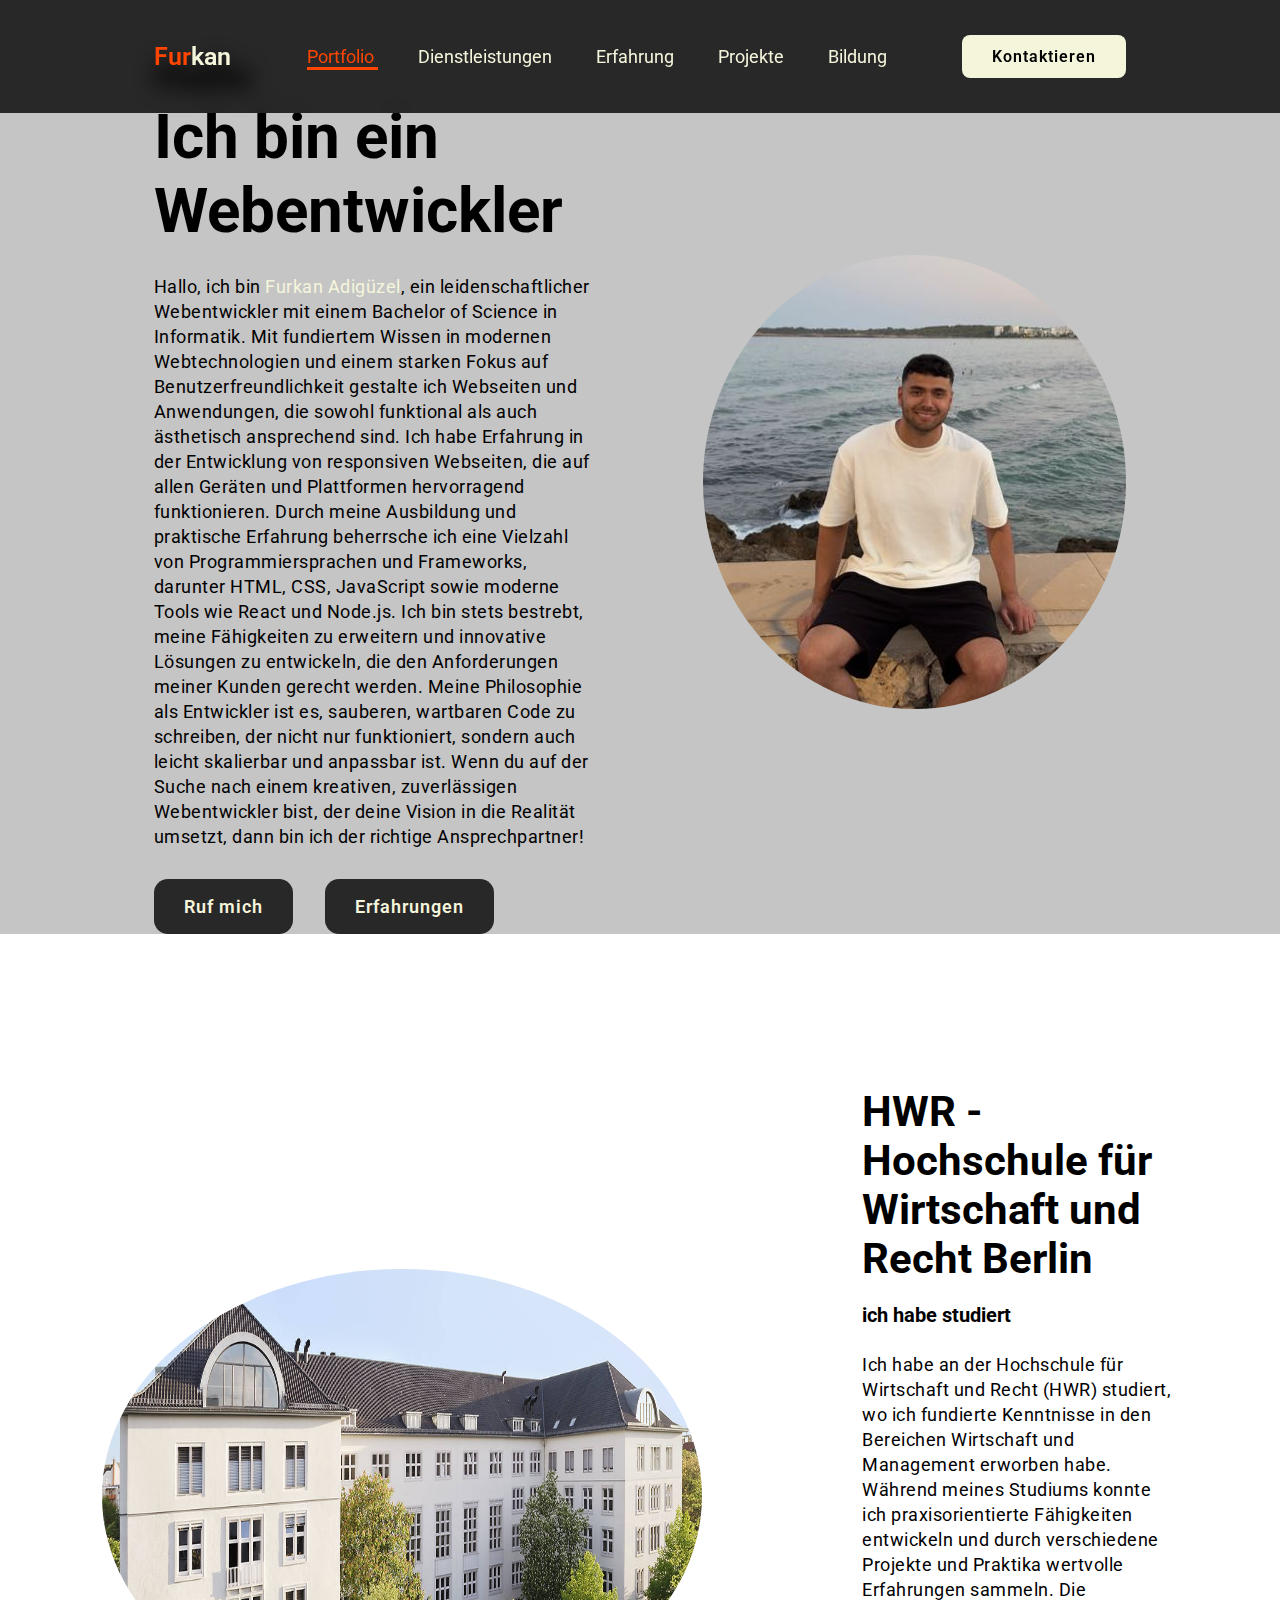
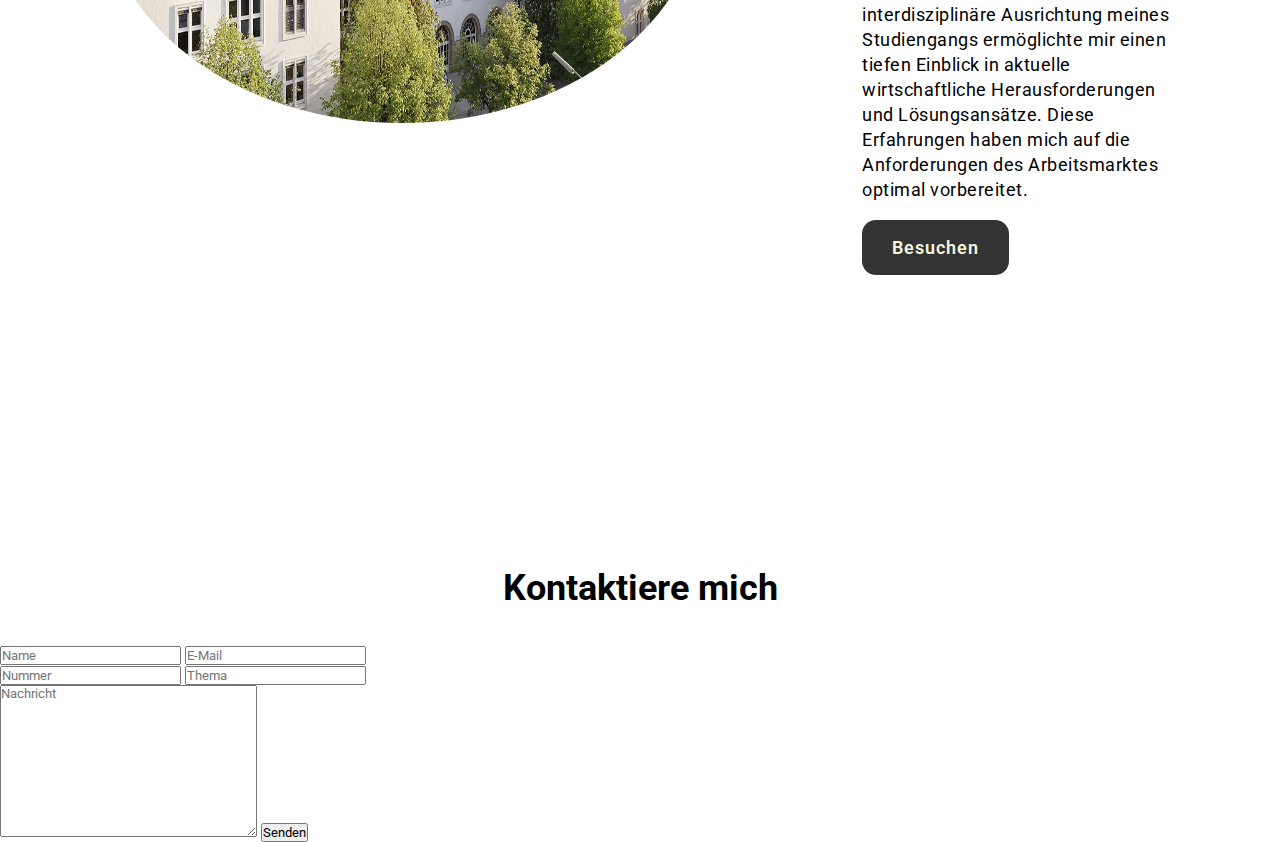
==== index.html @ 4177ef4e "Update" ====
<html>
<head>
    <meta charset="UTF-8">
    <meta name="viewport" content="width=device-width, initial-scale=1.0">
    <title>Vorstellung</title>
    <link rel="stylesheet" href="Design/style.css">
    <link rel="stylesheet" href="Design/stlye2.css">
    <link rel="stylesheet" href="Design/style3.css">
    <link href='https://unpkg.com/boxicons@2.1.4/css/boxicons.min.css' rel='stylesheet'>  
    <link href="https://fonts.googleapis.com/css2?family=Roboto:ital,wght@0,100;0,300;0,400;0,500;0,700;0,900;1,100;1,300;1,400;1,500;1,700;1,900&display=swap" rel="stylesheet"> 
</head>



<body>
    <header class="header">
        <a href="#" class="logo"> <span class="rest">Fur</span>kan</a>

        <nav class="navbar"> 
            <a href="#" class="active"> Portfolio </a>
            <a href="#"> Dienstleistungen </a>
            <a href="#"> Erfahrung </a>
            <a href="#"> Projekte </a>
            <a href="#"> Bildung </a>
        </nav>
        <a href="#" class="Kontakt"> Kontaktieren</a>
    </header>

    <section class="home">
        <div class="home-content">
            <h3 class="texth3"> Hallo</h3>
            <h1 class="texth1"> Ich bin ein Webentwickler</h1>

            <p class="textp"> Hallo, ich bin <span class="Name">Furkan Adigüzel</span>, ein leidenschaftlicher Webentwickler mit einem Bachelor of Science in Informatik. Mit fundiertem Wissen in modernen Webtechnologien und einem starken Fokus auf Benutzerfreundlichkeit gestalte ich Webseiten und Anwendungen, die sowohl funktional als auch ästhetisch ansprechend sind. Ich habe Erfahrung in der Entwicklung von responsiven Webseiten, die auf allen Geräten und Plattformen hervorragend funktionieren. Durch meine Ausbildung und praktische Erfahrung beherrsche ich eine Vielzahl von Programmiersprachen und Frameworks, darunter HTML, CSS, JavaScript sowie moderne Tools wie React und Node.js. Ich bin stets bestrebt, meine Fähigkeiten zu erweitern und innovative Lösungen zu entwickeln, die den Anforderungen meiner Kunden gerecht werden. Meine Philosophie als Entwickler ist es, sauberen, wartbaren Code zu schreiben, der nicht nur funktioniert, sondern auch leicht skalierbar und anpassbar ist. Wenn du auf der Suche nach einem kreativen, zuverlässigen Webentwickler bist, der deine Vision in die Realität umsetzt, dann bin ich der richtige Ansprechpartner!</p>

            <div class="btn-box">
                <button class="btn-1"> Ruf mich</button>
                <button class="btn-2"> Erfahrungen</button>   
            </div>
        </div>
        <div class="img-box">
            <img class="bildd" src="Bilder/Bild.png" alt="">

        </div>
    </section>



    <section class="About">
        <div class="About-img">
            <img src="Bilder/HWR.png" alt="">
        </div>

        <div class="about-content">
            <h2 class="heading"> HWR - Hochschule für Wirtschaft und Recht Berlin </h2> 
            <h3 class=h3about> ich habe studiert </h3>
            <p class="pabout"> Ich habe an der Hochschule für Wirtschaft und Recht (HWR) studiert, wo ich fundierte Kenntnisse in den Bereichen Wirtschaft und Management erworben habe. Während meines Studiums konnte ich praxisorientierte Fähigkeiten entwickeln und durch verschiedene Projekte und Praktika wertvolle Erfahrungen sammeln. Die interdisziplinäre Ausrichtung meines Studiengangs ermöglichte mir einen tiefen Einblick in aktuelle wirtschaftliche Herausforderungen und Lösungsansätze. Diese Erfahrungen haben mich auf die Anforderungen des Arbeitsmarktes optimal vorbereitet.        
            <button class="btn-3">Besuchen  </button>
        </div>
    </section>


    <section class="Kontakt-abteil">
        <h2 class="Kontakth2"> Kontaktiere <span> mich</span></h2>

        <form action="#">

            <div class="input-box">
                <input type="text" placeholder="Name">
                <input type="email" placeholder="E-Mail">
            </div>

            <div class="input-box">
                <input type="number" placeholder="Nummer">
                <input type="text" placeholder="Thema">
            </div>

            <textarea cols="30" rows="10" placeholder="Nachricht"></textarea>
            <input type="submit" value="Senden" class="btn-4">

        

        </form>


    </section>
    


</body>


</html>
---- Design/style.css ----
*{
    margin: 0;
    padding: 0;
    box-sizing: border-box;
    font-family: "Roboto", sans-serif;   
    text-decoration: none;
    list-style: none;
}

:root{
    --text-color: #f5f5dc;
    --orange-color: orangered;
    --background-color: rgba(0, 0, 0, 0.8);
}

.header{
    position: fixed;
    top: 0;
    left: 0;
    width: 100%;
    padding: 35px 12%;
    background: rgba(0, 0, 0, 0.8);
    backdrop-filter: blur(10px);
    display: flex;
    justify-content: space-between;
    align-items: center;
    z-index: 100;
}

.logo{
    font-size: 25px;
    color: var(--text-color);
    font-weight: 600;
    transition: 0.3 ease;
}

.logo:hover{
    color: var(--orange-color);
    text-shadow:  0 0 25px var(--orange-color);
    transform: scale(1.1);
}

.rest{
    color: var(--orange-color);
}

.navbar a{
    font-size: 18px;
    color: var(--text-color);
    font-weight: 500px;
    margin: 0 20px;
    border-bottom: 3px solid transparent;
    transition: 0.3s ease;
}

.navbar a:hover, .navbar a.active{
    color: var(--orange-color);
    border-bottom: 3px solid var(--orange-color);
}

.Kontakt{
    padding: 10px 28px;
    background-color: var(--text-color);
    color: black;
    border: 2px solid transparent;
    border-radius: 8px;
    font-size: 16px;
    letter-spacing: 1px;
    font-weight: 600;
    transition: 0.3s ease;
}

.Kontakt:hover{
    background-color: var(--orange-color);
    box-shadow: 0 0 25px var(--orange-color);
    color: var(--text-color);

}

.home{
    width: 100%;
    min-height: 100vh;
    background-color: #c5c5c5;
    display: flex;
    align-items: center;
    gap: 7em;
    padding: 30px 12% 0;
}

.home-content{
    max-width: 900px;
 
}

.texth3{
    font-size: 42px;
    margin-top: 0.5em;

}

.texth1{
    font-size: 62px;
    line-height: 1.2;

}

.textp{
    font-size: 18px;
    margin: 25px 0 30px;
    letter-spacing: 0.5px;
    line-height: 25px;

}

.btn-box{
    width: 345px;
    display: flex;
    gap: 2em;
    
}

.btn-1{

    padding: 15px 28px;
    background-color: var(--background-color);
    color: var(--text-color);
    border: 2px solid transparent;
    font-size: 18px;
    letter-spacing: 1px;
    font-weight: 600;
    transition: 0.3s ease;
    cursor: pointer;
    border-radius: 14px;
    
}

.btn-1:hover {
    background-color: var(--text-color);
    color: black;
    border: 2px solid black;
}



.btn-2{

    padding: 15px 28px;
    background-color: var(--background-color);
    color: var(--text-color);
    border: 2px solid transparent;
    font-size: 18px;
    letter-spacing: 1px;
    font-weight: 600;
    transition: 0.3s ease;
    cursor: pointer;
    border-radius: 14px;
 
}


.btn-2:hover{
    background-color: var(--text-color);
    color: black;
    border: 2px solid black;
}

.bildd {
    border-radius: 50%;
}

.Name{
    color: var(--text-color);
}

::-webkit-scrollbar{
width: 15px;
}

::-webkit-scrollbar-thumb{
    background-color: var(--text-color);
}

::-webkit-scrollbar-track{
    background-color: var(--background-color);
    width: 50px;
}
---- Design/stlye2.css ----
*{
    margin: 0;
    padding: 0;
    box-sizing: border-box;
    font-family: "Roboto", sans-serif;   
    text-decoration: none;
    list-style: none;
}

:root{
    --text-color: #f5f5dc;
    --orange-color: orangered;
    --background-color: rgba(0, 0, 0, 0.8);
}

.About{
    display: flex;
    justify-content: center;
    align-items: center;
    padding: 12%  8%;
    gap: 10em;
    background: white;
}
.about-img img{
    position: relative;
    width: 600px;
    height: 454px;
    border-radius: 50%;
}

.heading{
    font-size: 42px;    
}

.h3about{
    font-size: 20;
    margin-top: 1em;
    margin-bottom: 1em;
}

.pabout{
    font-size: 18px;
    margin: 25px 0 30px;
    letter-spacing: 0.5px;
    line-height: 25px;
}

.btn-3{
    
    padding: 15px 28px;
    background-color: var(--background-color);
    color: var(--text-color);
    border: 2px solid transparent;
    font-size: 18px;
    letter-spacing: 1px;
    font-weight: 600;
    transition: 0.3s ease;
    cursor: pointer;
    border-radius: 14px;
    margin-top: 1em;
    
   
}

.btn-3:hover{

    background-color: var(--text-color);
    color: black;
    border: 2px solid black;
}
---- Design/style3.css ----
*{
    margin: 0;
    padding: 0;
    box-sizing: border-box;
    font-family: "Roboto", sans-serif;   
    text-decoration: none;
    list-style: none;
}

:root{
    --text-color: #f5f5dc;
    --orange-color: orangered;
    --background-color: rgba(0, 0, 0, 0.8);
}



.kontakth2{
    text-align: center;
    margin-top: 3em;
    margin-bottom: 1em;
    font-size: 36px;


}
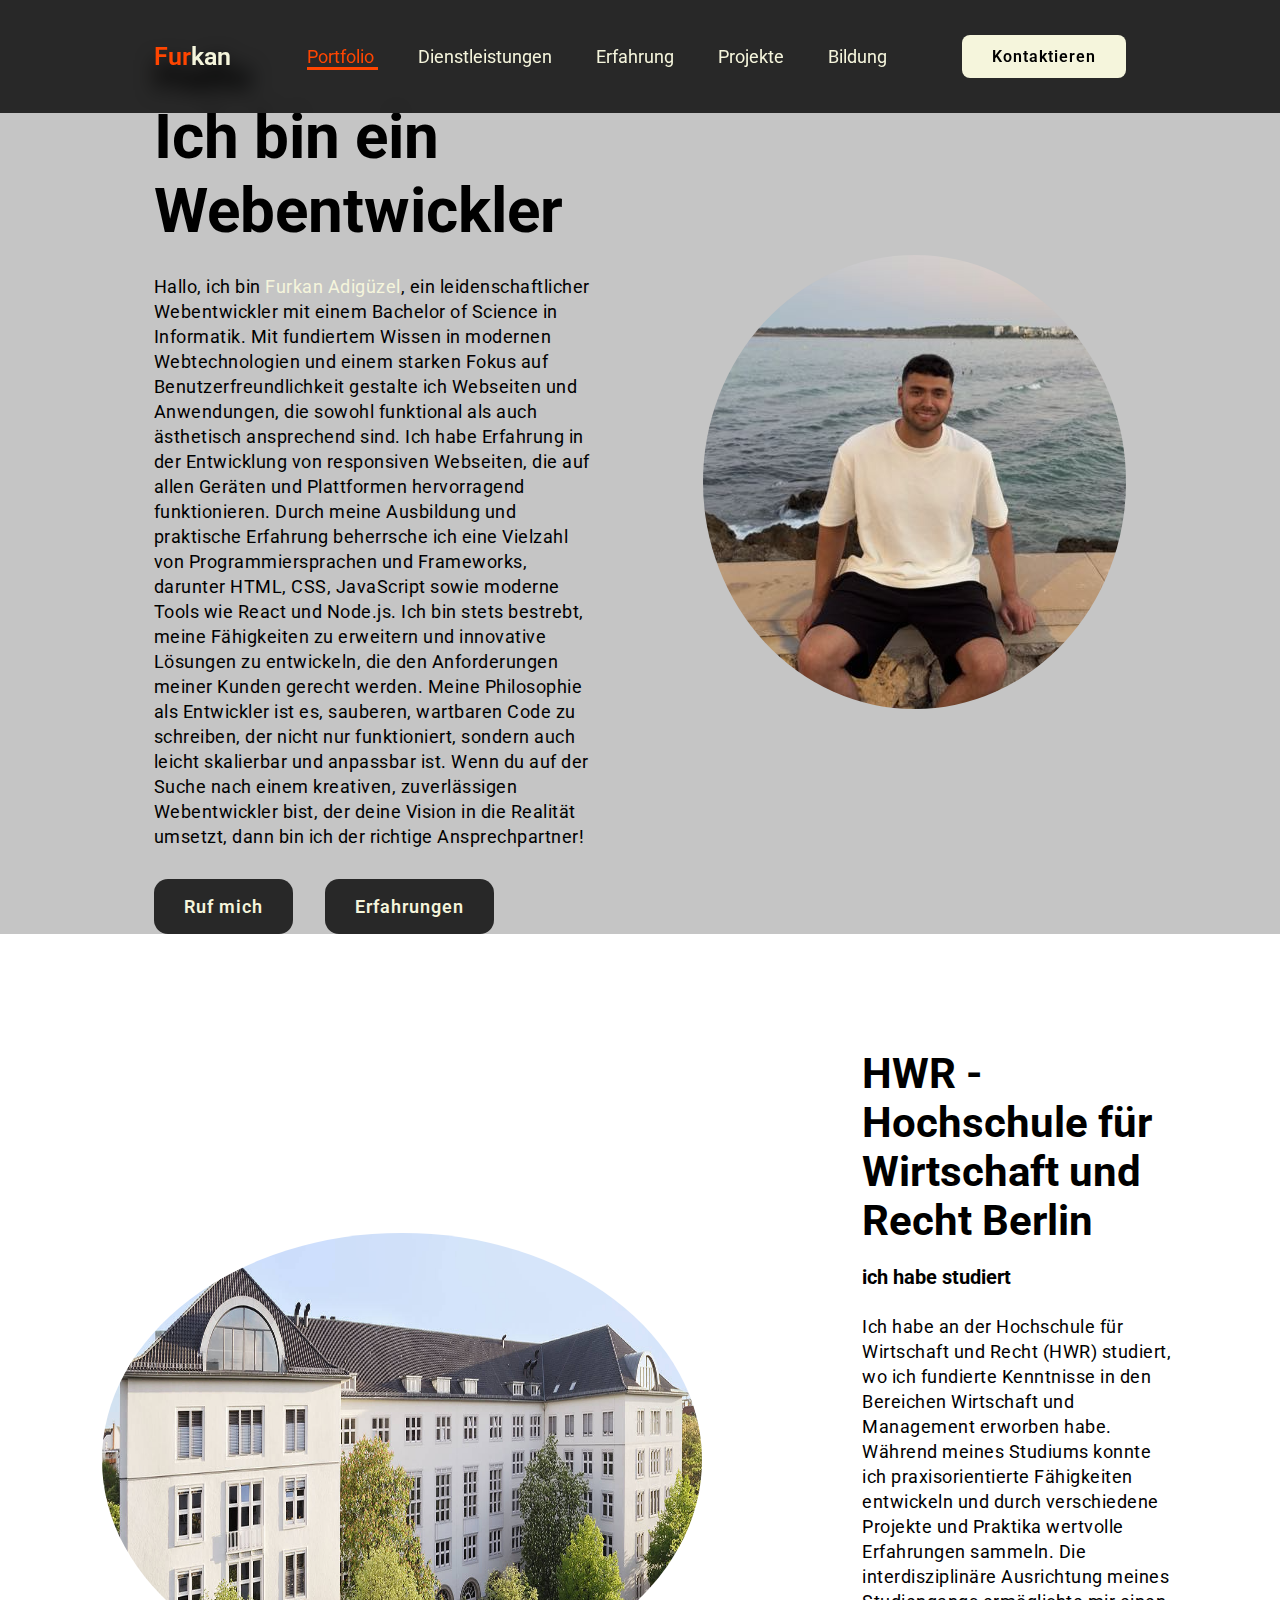
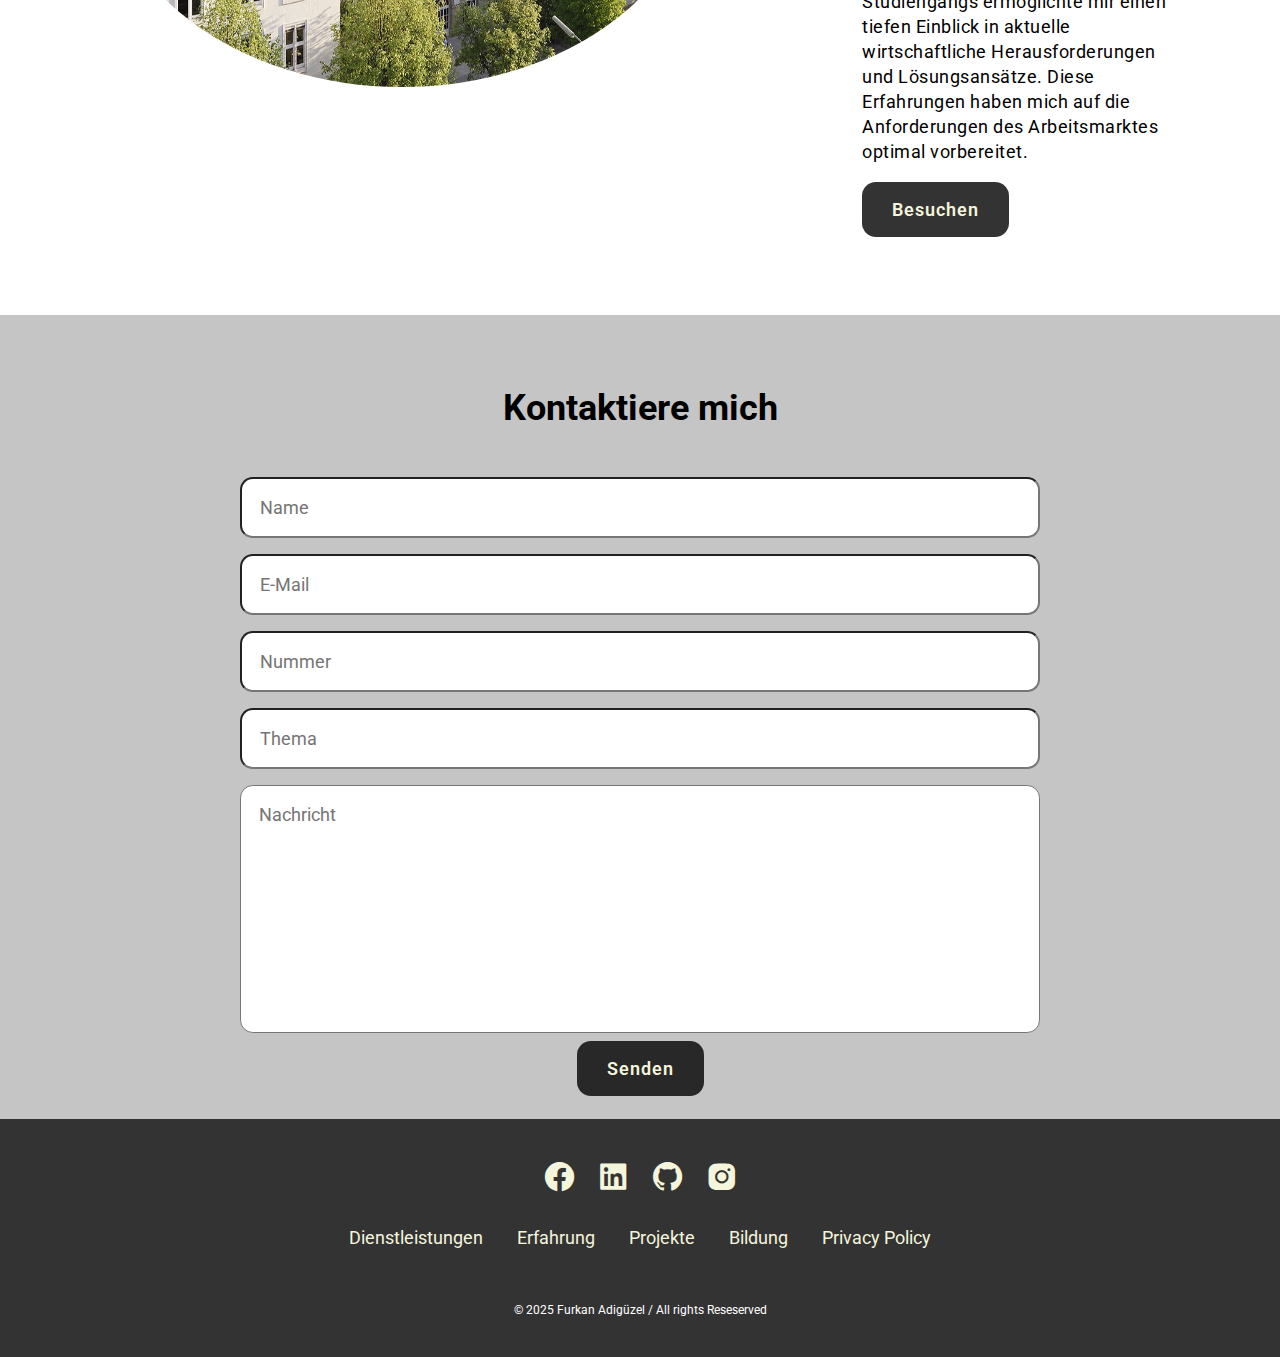
==== commit ae1a07b7: "Footer" ====
--- a/index.html
+++ b/index.html
@@ -4,8 +4,9 @@
     <meta name="viewport" content="width=device-width, initial-scale=1.0">
     <title>Vorstellung</title>
     <link rel="stylesheet" href="Design/style.css">
-    <link rel="stylesheet" href="Design/stlye2.css">
-    <link rel="stylesheet" href="Design/style3.css">
+    <link rel="stylesheet" href="Design/Hochschule.css">
+    <link rel="stylesheet" href="Design/Kontakt.css">
+    <link rel="stylesheet" href="Design/Footi.css">
     <link href='https://unpkg.com/boxicons@2.1.4/css/boxicons.min.css' rel='stylesheet'>  
     <link href="https://fonts.googleapis.com/css2?family=Roboto:ital,wght@0,100;0,300;0,400;0,500;0,700;0,900;1,100;1,300;1,400;1,500;1,700;1,900&display=swap" rel="stylesheet"> 
 </head>
@@ -78,12 +79,51 @@
             <textarea cols="30" rows="10" placeholder="Nachricht"></textarea>
             <input type="submit" value="Senden" class="btn-4">
 
-        
-
         </form>
 
 
     </section>
+
+    <footer class="footer">
+
+        <div class="Social">
+            <a href="#"><i class='bx bxl-facebook-circle'></i></a>
+            <a href="#"><i class='bx bxl-linkedin-square' ></i></a>
+            <a href="#"><i class='bx bxl-github' ></i></a>
+            <a href="#"><i class='bx bxl-instagram-alt' ></i></a>
+        </div>
+
+        <ul class="list">
+            <li>
+                <a href="#">Dienstleistungen</a>
+            </li>
+
+            <li>
+                <a href="#">Erfahrung</a>
+            </li>
+
+            <li>
+                <a href="#">Projekte</a>
+            </li>
+
+            <li>
+                <a href="#">Bildung</a>
+            </li>
+
+            <li>
+                <a href="#">Privacy Policy</a>
+            </li>
+        </ul>
+
+        <p class="copyright"> © 2025 Furkan Adigüzel / All rights Reseserved</p>
+        
+
+
+
+
+
+
+    </footer>
     
 
 
--- a/Design/Hochschule.css
+++ b/Design/Hochschule.css
@@ -0,0 +1,71 @@
+*{
+    margin: 0;
+    padding: 0;
+    box-sizing: border-box;
+    font-family: "Roboto", sans-serif;   
+    text-decoration: none;
+    list-style: none;
+}
+
+:root{
+    --text-color: #f5f5dc;
+    --orange-color: orangered;
+    --background-color: rgba(0, 0, 0, 0.8);
+}
+
+.About{
+    display: flex;
+    justify-content: center;
+    align-items: center;
+    padding: 9%  8%;
+    gap: 10em;
+    background: white;
+}
+.about-img img{
+    position: relative;
+    width: 600px;
+    height: 454px;
+    border-radius: 50%;
+}
+
+.heading{
+    font-size: 42px;    
+}
+
+.h3about{
+    font-size: 20;
+    margin-top: 1em;
+    margin-bottom: 1em;
+}
+
+.pabout{
+    font-size: 18px;
+    margin: 25px 0 35px;
+    letter-spacing: 0.5px;
+    line-height: 25px;
+}
+
+.btn-3{
+    display: block;
+    padding: 15px 28px;
+    background-color: var(--background-color);
+    color: var(--text-color);
+    border: 2px solid transparent;
+    font-size: 18px;
+    letter-spacing: 1px;
+    font-weight: 600;
+    transition: 0.3s ease;
+    cursor: pointer;
+    border-radius: 14px;
+    margin-top: 1em;
+    
+   
+}
+
+.btn-3:hover{
+
+    background-color: var(--text-color);
+    color: black;
+    border: 2px solid black;
+}
+
--- a/Design/Kontakt.css
+++ b/Design/Kontakt.css
@@ -0,0 +1,70 @@
+*{
+    margin: 0;
+    padding: 0;
+    box-sizing: border-box;
+    font-family: "Roboto", sans-serif;   
+    text-decoration: none;
+    list-style: none;
+}
+
+:root{
+    --text-color: #f5f5dc;
+    --orange-color: orangered;
+    --background-color: rgba(0, 0, 0, 0.8);
+}
+
+.Kontakt-abteil{
+ background-color: #c5c5c5;
+ padding-bottom: 7px;
+}
+
+.kontakth2{
+    text-align: center;
+    margin-top: -2em;
+    padding: 2em;
+    font-size: 36px;
+}
+
+.Kontakt-abteil form{
+    max-width: 50em;
+    margin: auto ;
+    text-align: center;
+    margin-bottom: 1em;
+    margin-top: -2em;
+}
+
+.Kontakt-abteil form .input-box input, 
+.Kontakt-abteil form textarea {
+    width: 100% ;
+    padding: 1em;
+    font-size: 18px;
+    color:rgb(0, 0, 0);
+    background: white ;
+    border-radius: 0.8rem;
+    margin: 0.5rem 0px;
+    resize: none;
+}
+
+
+.btn-4{
+    display: block;
+    padding: 15px 28px;
+    background-color: var(--background-color);
+    color: var(--text-color);
+    border: 2px solid transparent;
+    font-size: 18px;
+    letter-spacing: 1px;
+    font-weight: 600;
+    transition: 0.3s ease;
+    cursor: pointer;
+    border-radius: 14px;
+    margin-top: 1em;
+    margin: auto;
+    
+}
+
+.btn-4:hover{
+    background-color: var(--text-color);
+    color: black;
+    border: 2px solid black;
+}
--- a/Design/Footi.css
+++ b/Design/Footi.css
@@ -0,0 +1,70 @@
+*{
+    margin: 0;
+    padding: 0;
+    box-sizing: border-box;
+    font-family: "Roboto", sans-serif;   
+    text-decoration: none;
+    list-style: none;
+}
+
+:root{
+    --text-color: #f5f5dc;
+    --orange-color: orangered;
+    --background-color: rgba(0, 0, 0, 0.8);
+}
+
+.footer{
+    background-color: var(--background-color);
+    padding: 40px 0;
+
+
+}
+
+.social{
+    text-align: center;
+    padding-bottom: 25px;
+    color: var(--text-color);
+}
+
+.social a{
+    font-size: 35px;
+    color: var(--text-color);
+    width: 50px;
+    display: inline-block;
+    height: 40px;
+    text-align: center;
+    line-height: 38px;
+}
+
+.footer ul{
+    font-size: 18px;
+    margin-bottom: 0;
+    margin-top: 0;
+    padding: 0;
+    text-align: center;
+    line-height: 1.6;
+}
+
+.footer ul li a{
+    color: var(--text-color);
+    border-bottom: 3px solid transparent;
+    transition: 0.3s ease;
+
+}
+
+.footer ul li a:hover{
+    border-bottom: 3px solid var(--orange-color);
+}
+
+.footer ul li{
+    display: inline-block;
+    padding: 0 15px;
+}
+
+.copyright{
+
+    margin-top: 50px;
+    text-align: center;
+    font-size: 12px;
+    color: white;
+}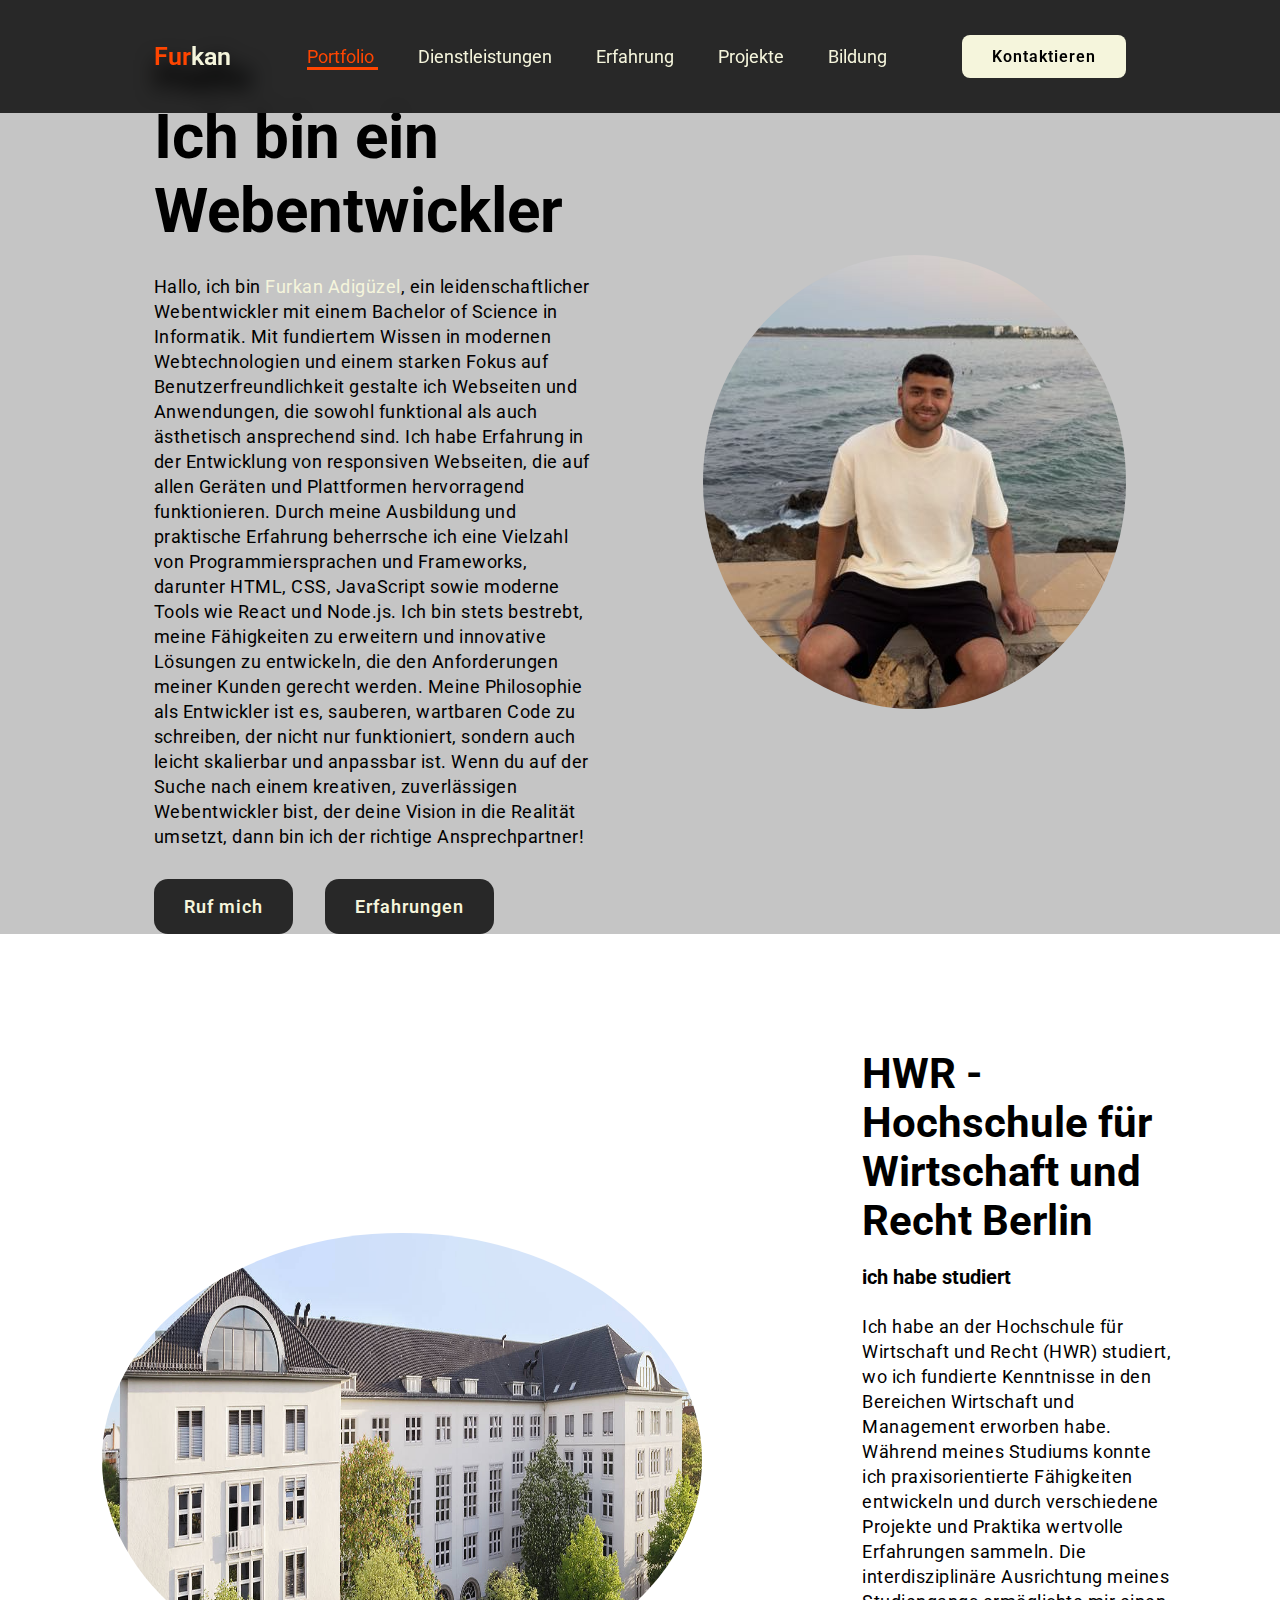
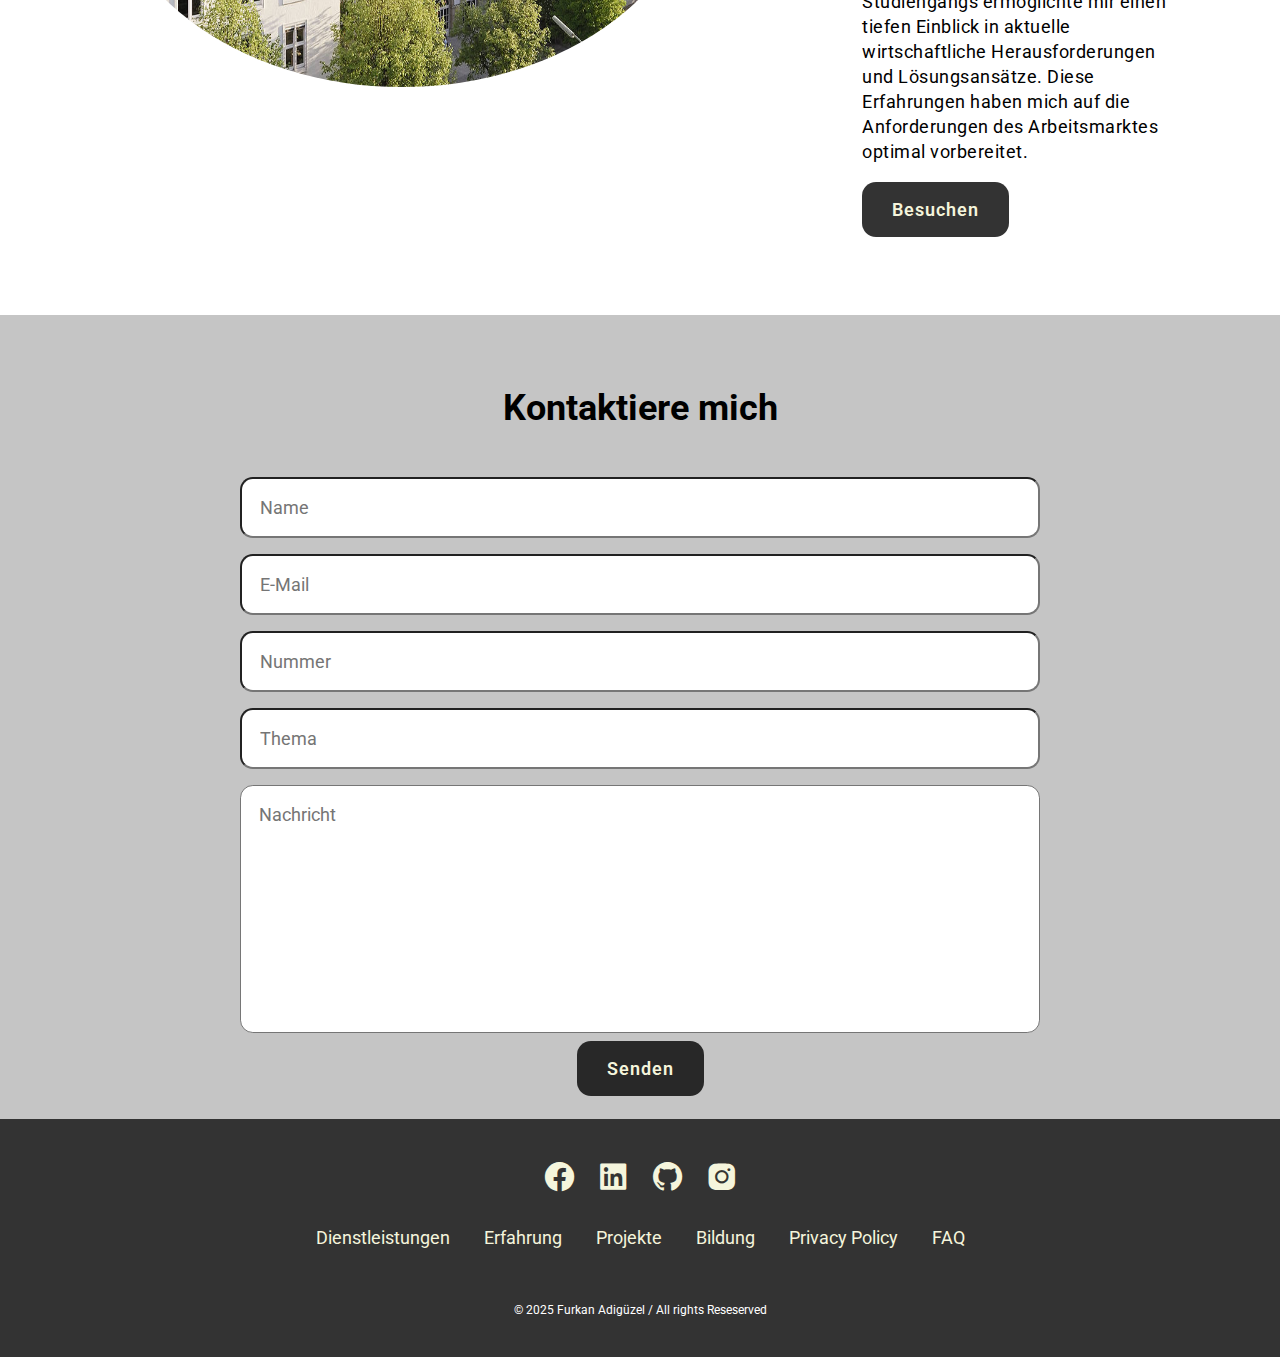
==== commit 03bfb100: "ergänzungern" ====
--- a/index.html
+++ b/index.html
@@ -3,10 +3,10 @@
     <meta charset="UTF-8">
     <meta name="viewport" content="width=device-width, initial-scale=1.0">
     <title>Vorstellung</title>
-    <link rel="stylesheet" href="Design/style.css">
-    <link rel="stylesheet" href="Design/Hochschule.css">
-    <link rel="stylesheet" href="Design/Kontakt.css">
-    <link rel="stylesheet" href="Design/Footi.css">
+    <link rel="stylesheet" href="DesignMain/style.css">
+    <link rel="stylesheet" href="DesignMain/Hochschule.css">
+    <link rel="stylesheet" href="DesignMain/Kontakt.css">
+    <link rel="stylesheet" href="DesignMain/Footi.css">
     <link href='https://unpkg.com/boxicons@2.1.4/css/boxicons.min.css' rel='stylesheet'>  
     <link href="https://fonts.googleapis.com/css2?family=Roboto:ital,wght@0,100;0,300;0,400;0,500;0,700;0,900;1,100;1,300;1,400;1,500;1,700;1,900&display=swap" rel="stylesheet"> 
 </head>
@@ -15,12 +15,12 @@
 
 <body>
     <header class="header">
-        <a href="#" class="logo"> <span class="rest">Fur</span>kan</a>
+        <a href="index.html" class="logo"> <span class="rest">Fur</span>kan</a>
 
         <nav class="navbar"> 
-            <a href="#" class="active"> Portfolio </a>
-            <a href="#"> Dienstleistungen </a>
-            <a href="#"> Erfahrung </a>
+            <a href="index.html" class="active"> Portfolio </a>
+            <a href="Dienstleistungen.html"> Dienstleistungen </a>
+            <a href="Erfahrung.html"> Erfahrung </a>
             <a href="#"> Projekte </a>
             <a href="#"> Bildung </a>
         </nav>
@@ -89,17 +89,17 @@
         <div class="Social">
             <a href="#"><i class='bx bxl-facebook-circle'></i></a>
             <a href="#"><i class='bx bxl-linkedin-square' ></i></a>
-            <a href="#"><i class='bx bxl-github' ></i></a>
+            <a href="https://github.com/Furki989" target="_blank" rel="noreferrer nofollow" id="Linktest"><i class='bx bxl-github' ></i></a>
             <a href="#"><i class='bx bxl-instagram-alt' ></i></a>
         </div>
 
         <ul class="list">
             <li>
-                <a href="#">Dienstleistungen</a>
+                <a href="Dienstleistungen.html">Dienstleistungen</a>
             </li>
 
             <li>
-                <a href="#">Erfahrung</a>
+                <a href="Erfahrung.html">Erfahrung</a>
             </li>
 
             <li>
@@ -112,6 +112,10 @@
 
             <li>
                 <a href="#">Privacy Policy</a>
+            </li>
+
+            <li>
+                <a href="#">FAQ</a>
             </li>
         </ul>
 
--- a/DesignMain/style.css
+++ b/DesignMain/style.css
@@ -0,0 +1,187 @@
+*{
+    margin: 0;
+    padding: 0;
+    box-sizing: border-box;
+    font-family: "Roboto", sans-serif;   
+    text-decoration: none;
+    list-style: none;
+}
+
+:root{
+    --text-color: #f5f5dc;
+    --orange-color: orangered;
+    --background-color: rgba(0, 0, 0, 0.8);
+}
+
+.header{
+    position: fixed;
+    top: 0;
+    left: 0;
+    width: 100%;
+    padding: 35px 12%;
+    background: rgba(0, 0, 0, 0.8);
+    backdrop-filter: blur(10px);
+    display: flex;
+    justify-content: space-between;
+    align-items: center;
+    z-index: 100;
+}
+
+.logo{
+    font-size: 25px;
+    color: var(--text-color);
+    font-weight: 600;
+    transition: 0.3 ease;
+}
+
+.logo:hover{
+    color: var(--orange-color);
+    text-shadow:  0 0 25px var(--orange-color);
+    transform: scale(1.1);
+}
+
+.rest{
+    color: var(--orange-color);
+}
+
+.navbar a{
+    font-size: 18px;
+    color: var(--text-color);
+    font-weight: 500px;
+    margin: 0 20px;
+    border-bottom: 3px solid transparent;
+    transition: 0.3s ease;
+}
+
+.navbar a:hover, .navbar a.active{
+    color: var(--orange-color);
+    border-bottom: 3px solid var(--orange-color);
+}
+
+.Kontakt{
+    padding: 10px 28px;
+    background-color: var(--text-color);
+    color: black;
+    border: 2px solid transparent;
+    border-radius: 8px;
+    font-size: 16px;
+    letter-spacing: 1px;
+    font-weight: 600;
+    transition: 0.3s ease;
+}
+
+.Kontakt:hover{
+    background-color: var(--orange-color);
+    box-shadow: 0 0 25px var(--orange-color);
+    color: var(--text-color);
+
+}
+
+.home{
+    width: 100%;
+    min-height: 100vh;
+    background-color: #c5c5c5;
+    display: flex;
+    align-items: center;
+    gap: 7em;
+    padding: 30px 12% 0;
+}
+
+.home-content{
+    max-width: 900px;
+ 
+}
+
+.texth3{
+    font-size: 42px;
+    margin-top: 0.5em;
+
+}
+
+.texth1{
+    font-size: 62px;
+    line-height: 1.2;
+
+}
+
+.textp{
+    font-size: 18px;
+    margin: 25px 0 30px;
+    letter-spacing: 0.5px;
+    line-height: 25px;
+
+}
+
+.btn-box{
+    width: 345px;
+    display: flex;
+    gap: 2em;
+    
+}
+
+.btn-1{
+
+    padding: 15px 28px;
+    background-color: var(--background-color);
+    color: var(--text-color);
+    border: 2px solid transparent;
+    font-size: 18px;
+    letter-spacing: 1px;
+    font-weight: 600;
+    transition: 0.3s ease;
+    cursor: pointer;
+    border-radius: 14px;
+    
+}
+
+.btn-1:hover {
+    background-color: var(--text-color);
+    color: black;
+    border: 2px solid black;
+}
+
+
+
+.btn-2{
+
+    padding: 15px 28px;
+    background-color: var(--background-color);
+    color: var(--text-color);
+    border: 2px solid transparent;
+    font-size: 18px;
+    letter-spacing: 1px;
+    font-weight: 600;
+    transition: 0.3s ease;
+    cursor: pointer;
+    border-radius: 14px;
+ 
+}
+
+
+.btn-2:hover{
+    background-color: var(--text-color);
+    color: black;
+    border: 2px solid black;
+}
+
+.bildd {
+    border-radius: 50%;
+}
+
+.Name{
+    color: var(--text-color);
+}
+
+::-webkit-scrollbar{
+width: 15px;
+}
+
+::-webkit-scrollbar-thumb{
+    background-color: var(--text-color);
+}
+
+::-webkit-scrollbar-track{
+    background-color: var(--background-color);
+    width: 50px;
+}
+
--- a/DesignMain/Hochschule.css
+++ b/DesignMain/Hochschule.css
@@ -0,0 +1,71 @@
+*{
+    margin: 0;
+    padding: 0;
+    box-sizing: border-box;
+    font-family: "Roboto", sans-serif;   
+    text-decoration: none;
+    list-style: none;
+}
+
+:root{
+    --text-color: #f5f5dc;
+    --orange-color: orangered;
+    --background-color: rgba(0, 0, 0, 0.8);
+}
+
+.About{
+    display: flex;
+    justify-content: center;
+    align-items: center;
+    padding: 9%  8%;
+    gap: 10em;
+    background: white;
+}
+.about-img img{
+    position: relative;
+    width: 600px;
+    height: 454px;
+    border-radius: 50%;
+}
+
+.heading{
+    font-size: 42px;    
+}
+
+.h3about{
+    font-size: 20;
+    margin-top: 1em;
+    margin-bottom: 1em;
+}
+
+.pabout{
+    font-size: 18px;
+    margin: 25px 0 35px;
+    letter-spacing: 0.5px;
+    line-height: 25px;
+}
+
+.btn-3{
+    display: block;
+    padding: 15px 28px;
+    background-color: var(--background-color);
+    color: var(--text-color);
+    border: 2px solid transparent;
+    font-size: 18px;
+    letter-spacing: 1px;
+    font-weight: 600;
+    transition: 0.3s ease;
+    cursor: pointer;
+    border-radius: 14px;
+    margin-top: 1em;
+    
+   
+}
+
+.btn-3:hover{
+
+    background-color: var(--text-color);
+    color: black;
+    border: 2px solid black;
+}
+
--- a/DesignMain/Kontakt.css
+++ b/DesignMain/Kontakt.css
@@ -0,0 +1,70 @@
+*{
+    margin: 0;
+    padding: 0;
+    box-sizing: border-box;
+    font-family: "Roboto", sans-serif;   
+    text-decoration: none;
+    list-style: none;
+}
+
+:root{
+    --text-color: #f5f5dc;
+    --orange-color: orangered;
+    --background-color: rgba(0, 0, 0, 0.8);
+}
+
+.Kontakt-abteil{
+ background-color: #c5c5c5;
+ padding-bottom: 7px;
+}
+
+.kontakth2{
+    text-align: center;
+    margin-top: -2em;
+    padding: 2em;
+    font-size: 36px;
+}
+
+.Kontakt-abteil form{
+    max-width: 50em;
+    margin: auto ;
+    text-align: center;
+    margin-bottom: 1em;
+    margin-top: -2em;
+}
+
+.Kontakt-abteil form .input-box input, 
+.Kontakt-abteil form textarea {
+    width: 100% ;
+    padding: 1em;
+    font-size: 18px;
+    color:rgb(0, 0, 0);
+    background: white ;
+    border-radius: 0.8rem;
+    margin: 0.5rem 0px;
+    resize: none;
+}
+
+
+.btn-4{
+    display: block;
+    padding: 15px 28px;
+    background-color: var(--background-color);
+    color: var(--text-color);
+    border: 2px solid transparent;
+    font-size: 18px;
+    letter-spacing: 1px;
+    font-weight: 600;
+    transition: 0.3s ease;
+    cursor: pointer;
+    border-radius: 14px;
+    margin-top: 1em;
+    margin: auto;
+    
+}
+
+.btn-4:hover{
+    background-color: var(--text-color);
+    color: black;
+    border: 2px solid black;
+}
--- a/DesignMain/Footi.css
+++ b/DesignMain/Footi.css
@@ -0,0 +1,70 @@
+*{
+    margin: 0;
+    padding: 0;
+    box-sizing: border-box;
+    font-family: "Roboto", sans-serif;   
+    text-decoration: none;
+    list-style: none;
+}
+
+:root{
+    --text-color: #f5f5dc;
+    --orange-color: orangered;
+    --background-color: rgba(0, 0, 0, 0.8);
+}
+
+.footer{
+    background-color: var(--background-color);
+    padding: 40px 0;
+
+
+}
+
+.social{
+    text-align: center;
+    padding-bottom: 25px;
+    color: var(--text-color);
+}
+
+.social a{
+    font-size: 35px;
+    color: var(--text-color);
+    width: 50px;
+    display: inline-block;
+    height: 40px;
+    text-align: center;
+    line-height: 38px;
+}
+
+.footer ul{
+    font-size: 18px;
+    margin-bottom: 0;
+    margin-top: 0;
+    padding: 0;
+    text-align: center;
+    line-height: 1.6;
+}
+
+.footer ul li a{
+    color: var(--text-color);
+    border-bottom: 3px solid transparent;
+    transition: 0.3s ease;
+
+}
+
+.footer ul li a:hover{
+    border-bottom: 3px solid var(--orange-color);
+}
+
+.footer ul li{
+    display: inline-block;
+    padding: 0 15px;
+}
+
+.copyright{
+
+    margin-top: 50px;
+    text-align: center;
+    font-size: 12px;
+    color: white;
+}